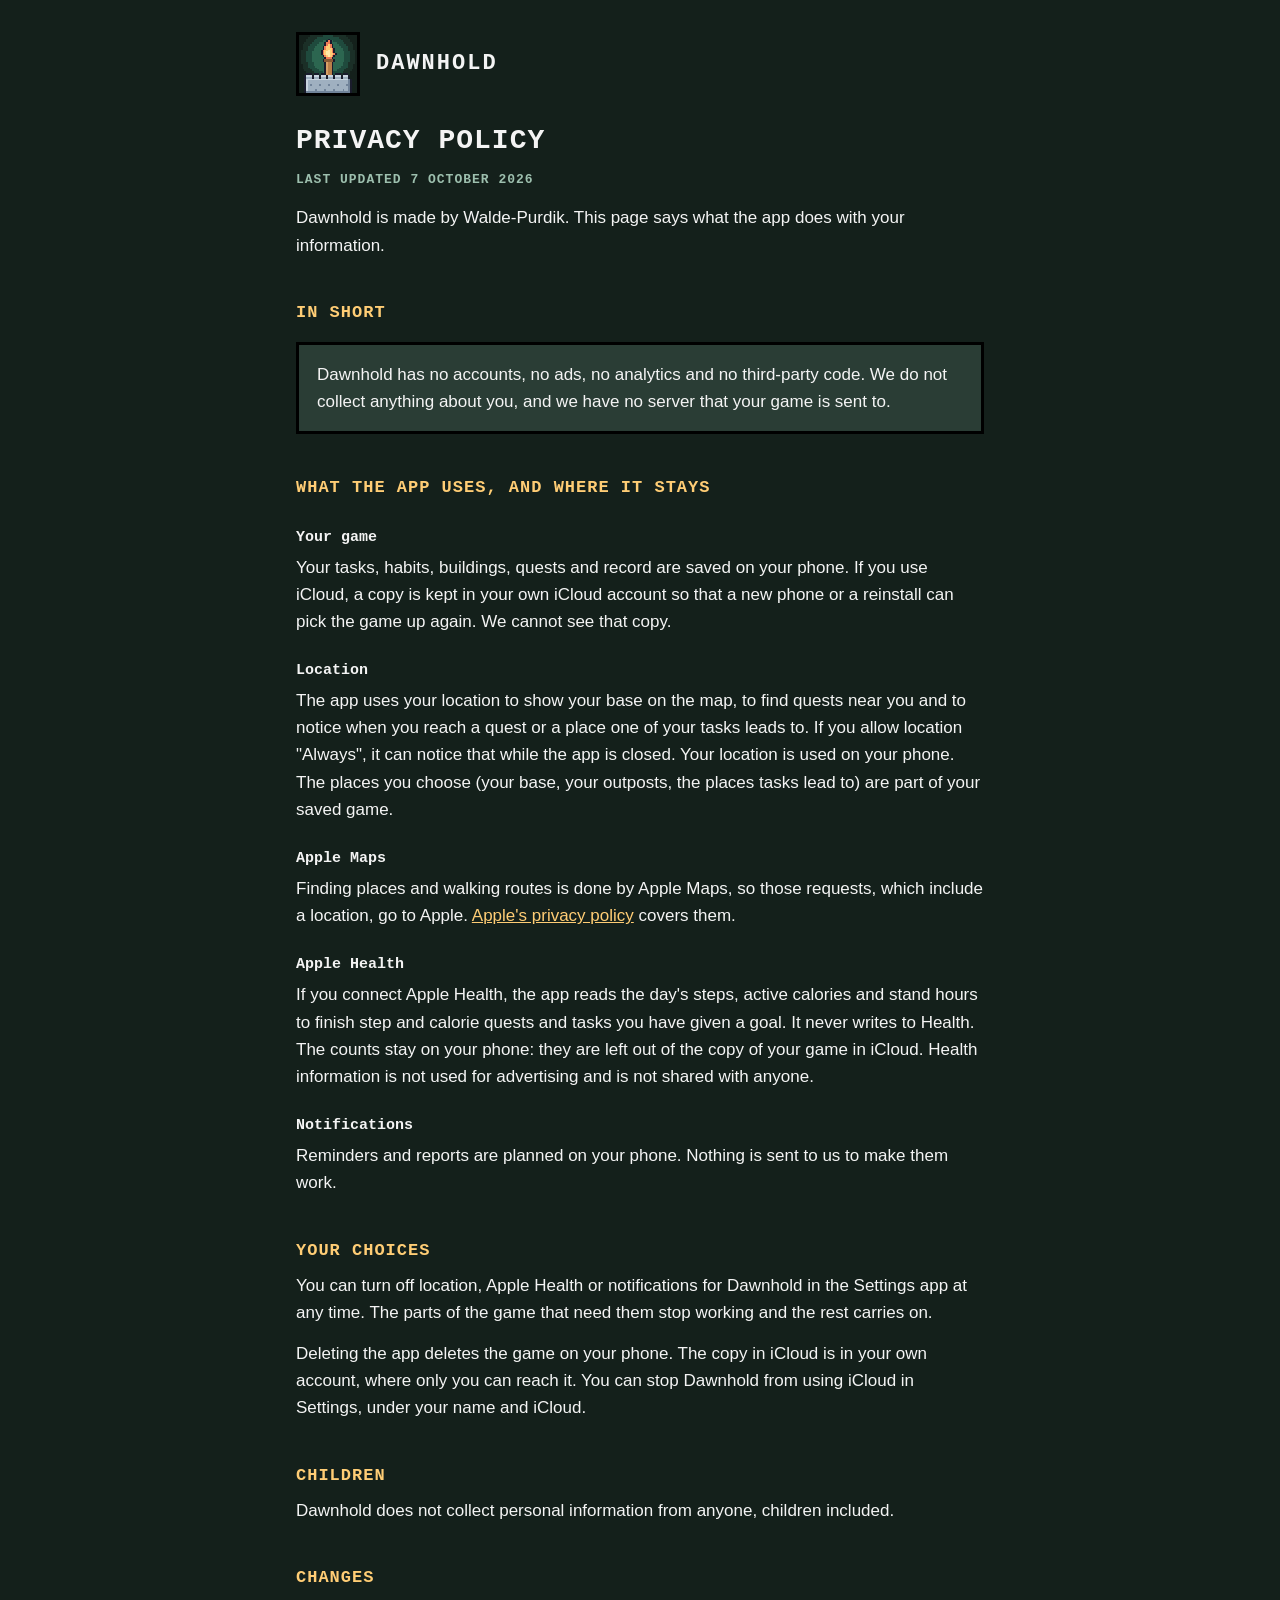
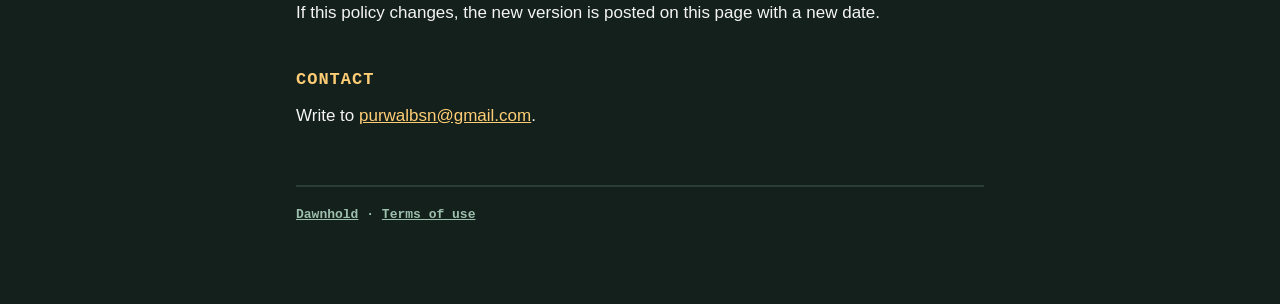
==== privacy/index.html @ c62feb51 "Add files via upload" ====
<!doctype html>
<html lang="en">
<head>
<meta charset="utf-8">
<meta name="viewport" content="width=device-width, initial-scale=1">
<title>Privacy policy · Dawnhold</title>
<meta name="description" content="What the Dawnhold app does with your information: nothing is collected.">
<link rel="icon" href="../icon.png">
<link rel="stylesheet" href="../style.css">
</head>
<body>
<main>
  <a class="brand" href="../"><img src="../icon.png" alt=""><span>Dawnhold</span></a>

  <h1>Privacy policy</h1>
  <p class="label">Last updated 7 October 2026</p>

  <p>Dawnhold is made by Walde-Purdik. This page says what the app does with your information.</p>

  <h2>In short</h2>
  <div class="box">
    <p>Dawnhold has no accounts, no ads, no analytics and no third-party code. We do not collect anything about you, and we have no server that your game is sent to.</p>
  </div>

  <h2>What the app uses, and where it stays</h2>

  <h3>Your game</h3>
  <p>Your tasks, habits, buildings, quests and record are saved on your phone. If you use iCloud, a copy is kept in your own iCloud account so that a new phone or a reinstall can pick the game up again. We cannot see that copy.</p>

  <h3>Location</h3>
  <p>The app uses your location to show your base on the map, to find quests near you and to notice when you reach a quest or a place one of your tasks leads to. If you allow location "Always", it can notice that while the app is closed. Your location is used on your phone. The places you choose (your base, your outposts, the places tasks lead to) are part of your saved game.</p>

  <h3>Apple Maps</h3>
  <p>Finding places and walking routes is done by Apple Maps, so those requests, which include a location, go to Apple. <a href="https://www.apple.com/legal/privacy/">Apple's privacy policy</a> covers them.</p>

  <h3>Apple Health</h3>
  <p>If you connect Apple Health, the app reads the day's steps, active calories and stand hours to finish step and calorie quests and tasks you have given a goal. It never writes to Health. The counts stay on your phone: they are left out of the copy of your game in iCloud. Health information is not used for advertising and is not shared with anyone.</p>

  <h3>Notifications</h3>
  <p>Reminders and reports are planned on your phone. Nothing is sent to us to make them work.</p>

  <h2>Your choices</h2>
  <p>You can turn off location, Apple Health or notifications for Dawnhold in the Settings app at any time. The parts of the game that need them stop working and the rest carries on.</p>
  <p>Deleting the app deletes the game on your phone. The copy in iCloud is in your own account, where only you can reach it. You can stop Dawnhold from using iCloud in Settings, under your name and iCloud.</p>

  <h2>Children</h2>
  <p>Dawnhold does not collect personal information from anyone, children included.</p>

  <h2>Changes</h2>
  <p>If this policy changes, the new version is posted on this page with a new date.</p>

  <h2>Contact</h2>
  <p>Write to <a href="mailto:purwalbsn@gmail.com">purwalbsn@gmail.com</a>.</p>

  <footer>
    <p><a href="../">Dawnhold</a> · <a href="../terms/">Terms of use</a></p>
  </footer>
</main>
</body>
</html>
---- style.css ----
/* Dawnhold's pages: the game's own greens and gold, square edges like its panels. */
:root {
  --ink: #14201b;
  --night: #1f4a3d;
  --panel: #2a3d35;
  --mist: #9dbfae;
  --paper: #f4f4f4;
  --gold: #ffcd75;
  --mono: ui-monospace, "SF Mono", Menlo, Consolas, monospace;
}

* { box-sizing: border-box; }

body {
  margin: 0;
  background: var(--ink);
  color: var(--paper);
  font: 17px/1.6 -apple-system, BlinkMacSystemFont, "Segoe UI", Roboto, Helvetica, Arial, sans-serif;
}

main {
  max-width: 720px;
  margin: 0 auto;
  padding: 32px 16px 64px;
}

a { color: var(--gold); }

h1, h2, h3, .label, nav a, footer {
  font-family: var(--mono);
  font-weight: 700;
}

h1 { font-size: 28px; line-height: 1.2; margin: 0 0 12px; text-transform: uppercase; letter-spacing: 1px; }
h2 { font-size: 17px; margin: 40px 0 8px; color: var(--gold); text-transform: uppercase; letter-spacing: 1px; }
h3 { font-size: 15px; margin: 24px 0 4px; }
p, ul { margin: 0 0 14px; }
ul { padding-left: 22px; }

.brand {
  display: flex;
  align-items: center;
  gap: 16px;
  margin-bottom: 28px;
  text-decoration: none;
  color: var(--paper);
}
.brand img { width: 64px; height: 64px; border: 3px solid #000; image-rendering: pixelated; }
.brand span { font: 700 22px/1.2 var(--mono); text-transform: uppercase; letter-spacing: 2px; }

.label { color: var(--mist); font-size: 13px; text-transform: uppercase; letter-spacing: 1px; }
.lead { font-size: 20px; line-height: 1.5; }

.hero { display: block; width: 100%; max-width: 330px; height: auto; margin: 28px auto; border: 3px solid #000; }

nav { display: flex; flex-wrap: wrap; gap: 10px; margin: 24px 0 8px; }
nav a {
  background: var(--night);
  color: var(--paper);
  text-decoration: none;
  text-transform: uppercase;
  font-size: 14px;
  letter-spacing: 1px;
  padding: 12px 16px;
  border: 2px solid #000;
  border-bottom-width: 5px;
}
nav a.main { background: var(--gold); color: var(--ink); }
nav a:hover, nav a:focus { filter: brightness(1.12); }

.box { background: var(--panel); border: 3px solid #000; padding: 16px 18px; margin: 16px 0; }
.box p:last-child { margin-bottom: 0; }

details { background: var(--panel); border: 2px solid #000; margin: 8px 0; }
summary { cursor: pointer; padding: 12px 16px; font: 700 15px/1.4 var(--mono); }
details div { padding: 0 16px 6px; }

footer { margin-top: 56px; padding-top: 18px; border-top: 2px solid var(--panel); color: var(--mist); font-size: 13px; }
footer a { color: var(--mist); }
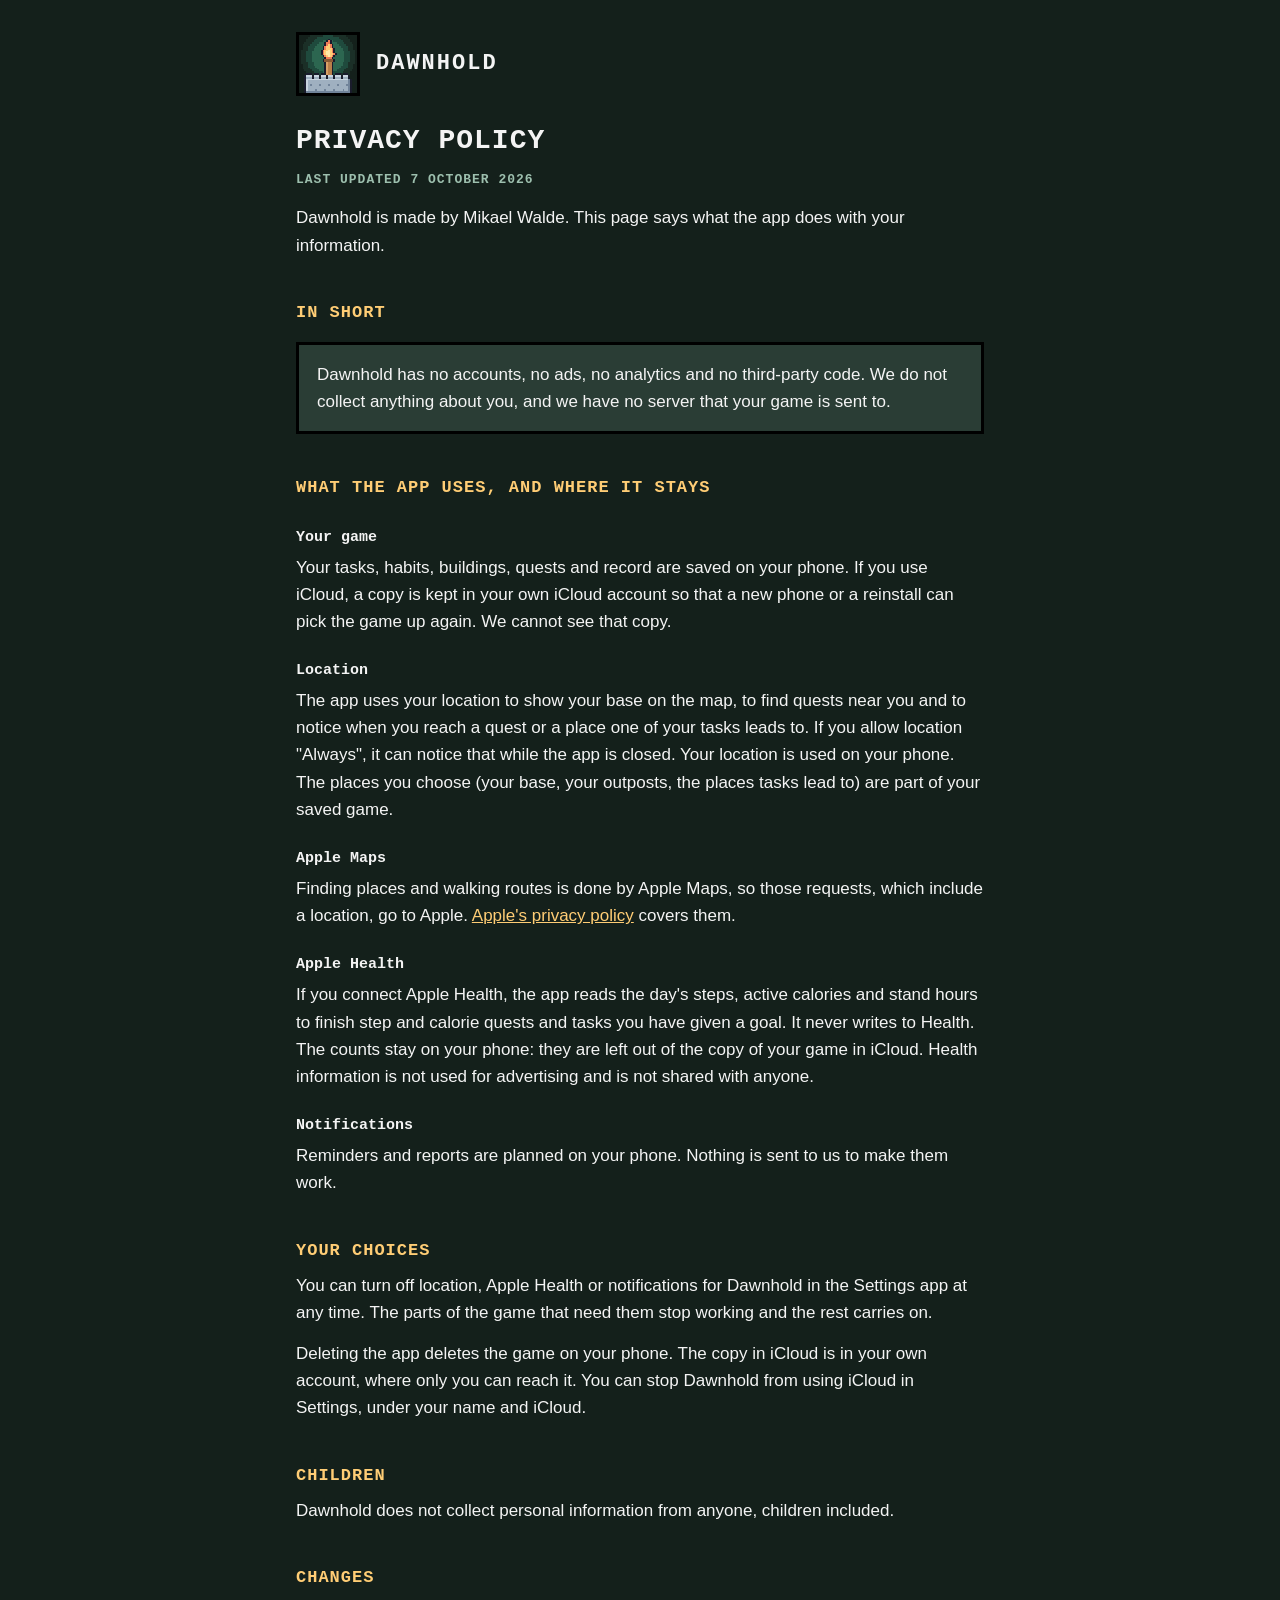
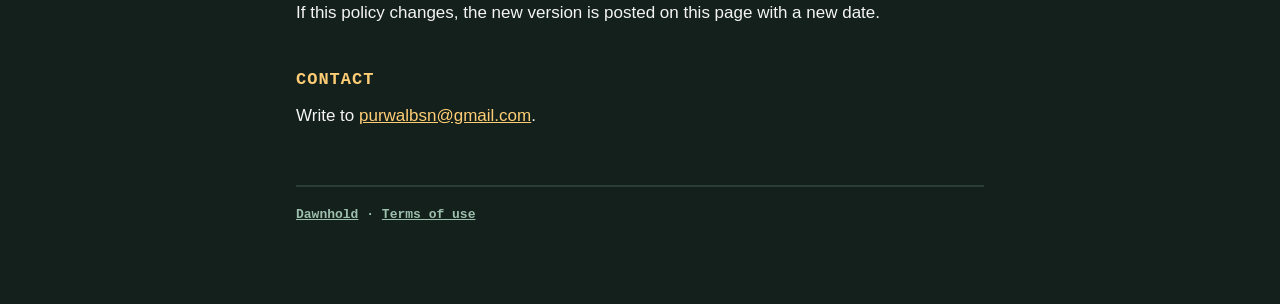
==== commit ca9070bd: "Add files via upload" ====
--- a/privacy/index.html
+++ b/privacy/index.html
@@ -15,7 +15,7 @@
   <h1>Privacy policy</h1>
   <p class="label">Last updated 7 October 2026</p>
 
-  <p>Dawnhold is made by Walde-Purdik. This page says what the app does with your information.</p>
+  <p>Dawnhold is made by Mikael Walde. This page says what the app does with your information.</p>
 
   <h2>In short</h2>
   <div class="box">
